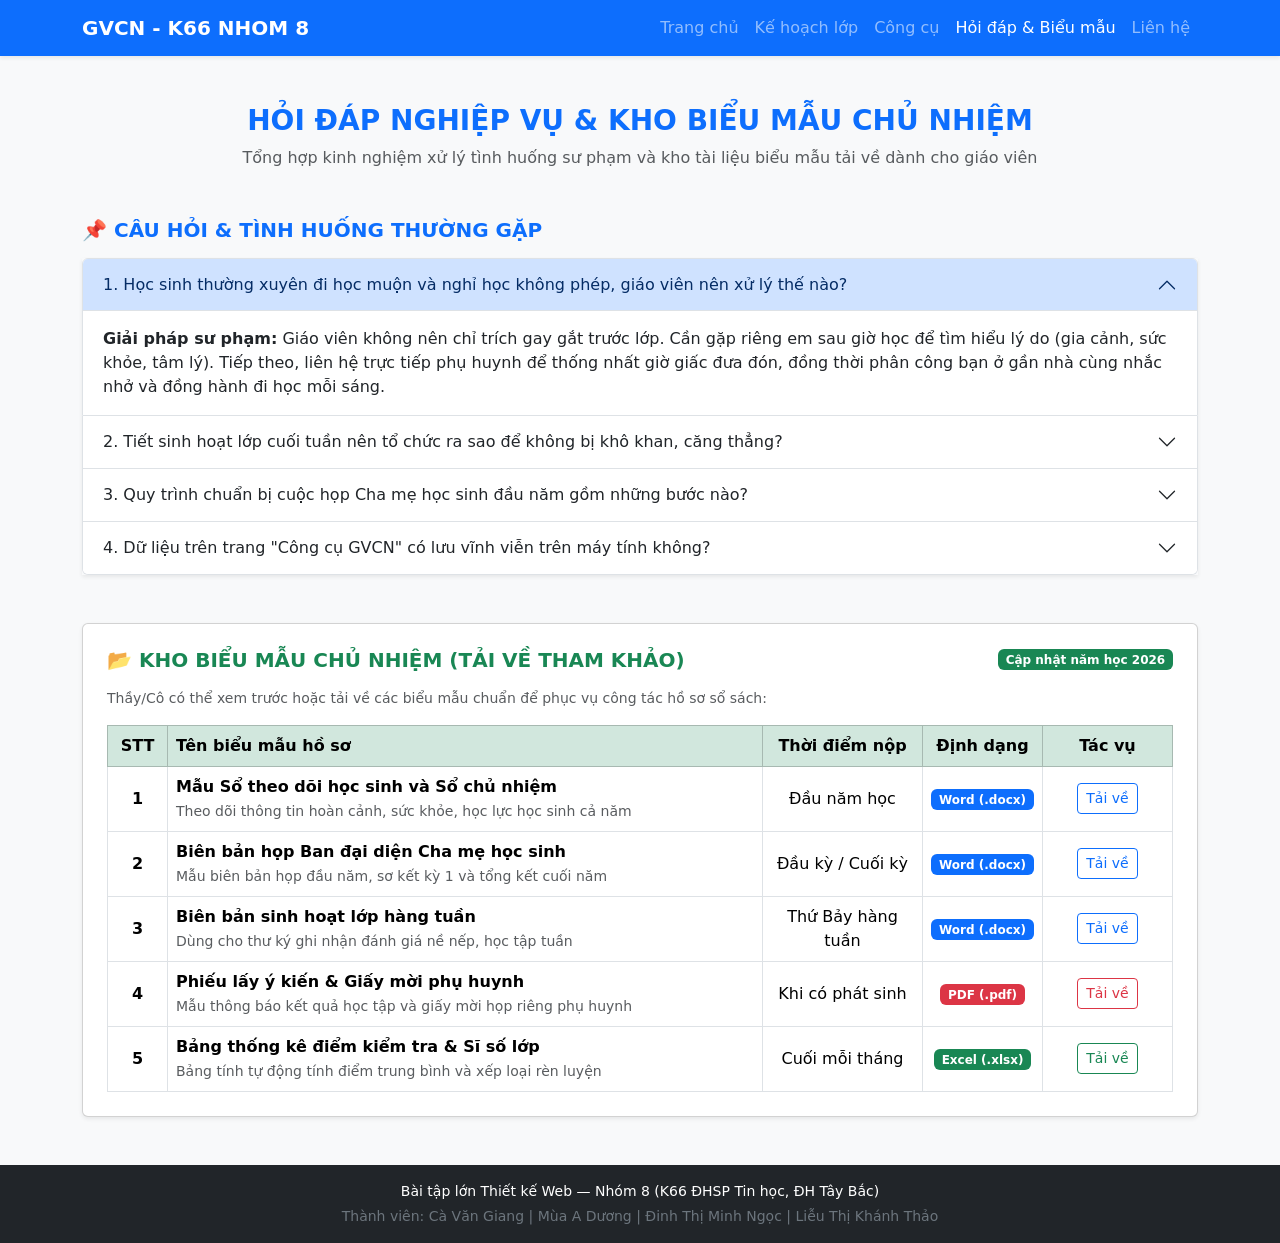
==== bieumau.html @ 8484d42d "feat: hoàn thiện trang liên hệ và trang biểu mẫu" ====
<!DOCTYPE html>
<html lang="vi">

<head>
    <meta charset="utf-8" />
    <meta name="viewport" content="width=device-width, initial-scale=1.0" />
    <title>Hoi Dap &amp; Bieu Mau - Nhom 8</title>
    <link href="https://cdn.jsdelivr.net/npm/bootstrap@5.3.3/dist/css/bootstrap.min.css" rel="stylesheet" />
    <link rel="stylesheet" href="style.css" />
</head>

<body class="bg-light">
    <header>
        <nav class="navbar navbar-expand-lg navbar-dark bg-primary sticky-top shadow-sm">
            <div class="container">
                <a class="navbar-brand fw-bold" href="index.html">GVCN - K66 NHOM 8</a>
                <button class="navbar-toggler" type="button" data-bs-toggle="collapse" data-bs-target="#menuchinh">
                    <span class="navbar-toggler-icon"></span>
                </button>
                <div class="collapse navbar-collapse" id="menuchinh">
                    <ul class="navbar-nav ms-auto">
                        <li class="nav-item">
                            <a class="nav-link" href="index.html">Trang chủ</a>
                        </li>
                        <li class="nav-item">
                            <a class="nav-link" href="hoatdong.html">Kế hoạch lớp</a>
                        </li>
                        <li class="nav-item">
                            <a class="nav-link" href="congcu.html">Công cụ</a>
                        </li>
                        <li class="nav-item">
                            <a class="nav-link active" href="bieumau.html">Hỏi đáp &amp; Biểu mẫu</a>
                        </li>
                        <li class="nav-item">
                            <a class="nav-link" href="lienhe.html">Liên hệ</a>
                        </li>
                    </ul>
                </div>
            </div>
        </nav>
    </header>
    <main class="container my-5">
        <div class="text-center mb-5">
            <h1 class="h3 fw-bold text-primary">
                HỎI ĐÁP NGHIỆP VỤ &amp; KHO BIỂU MẪU CHỦ NHIỆM
            </h1>
            <p class="text-muted">
                Tổng hợp kinh nghiệm xử lý tình huống sư phạm và kho tài liệu biểu mẫu
                tải về dành cho giáo viên
            </p>
        </div>
        <section class="mb-5">
            <div class="d-flex align-items-center mb-3">
                <h2 class="h5 fw-bold text-primary mb-0">
                    📌 CÂU HỎI &amp; TÌNH HUỐNG THƯỜNG GẶP
                </h2>
            </div>

            <div class="accordion shadow-sm" id="hopfaq">
                <div class="accordion-item">
                    <h2 class="accordion-header">
                        <button class="accordion-button" type="button">
                            1. Học sinh thường xuyên đi học muộn và nghỉ học không phép,
                            giáo viên nên xử lý thế nào?
                        </button>
                    </h2>
                    <div class="accordion-collapse">
                        <div class="accordion-body">
                            <strong>Giải pháp sư phạm:</strong> Giáo viên không nên chỉ
                            trích gay gắt trước lớp. Cần gặp riêng em sau giờ học để tìm
                            hiểu lý do (gia cảnh, sức khỏe, tâm lý). Tiếp theo, liên hệ trực
                            tiếp phụ huynh để thống nhất giờ giấc đưa đón, đồng thời phân
                            công bạn ở gần nhà cùng nhắc nhở và đồng hành đi học mỗi sáng.
                        </div>
                    </div>
                </div>
                <div class="accordion-item">
                    <h2 class="accordion-header">
                        <button class="accordion-button collapsed" type="button">
                            2. Tiết sinh hoạt lớp cuối tuần nên tổ chức ra sao để không bị
                            khô khan, căng thẳng?
                        </button>
                    </h2>
                    <div class="accordion-collapse" style="display: none">
                        <div class="accordion-body">
                            <strong>Gợi ý hoạt động:</strong> Thay vì chỉ phê bình khuyết
                            điểm, hãy chia tiết sinh hoạt làm 3 phần: (1) Ban cán sự tổng
                            kết nhanh trong 10 phút; (2) Tuyên dương "Hoa điểm 10" và biểu
                            dương học sinh tiến bộ; (3) Tổ chức diễn đàn nhỏ hoặc trò chơi
                            đố vui, bốc thăm phát biểu ngẫu nhiên để cả lớp cùng gắn kết.
                        </div>
                    </div>
                </div>
                <div class="accordion-item">
                    <h2 class="accordion-header">
                        <button class="accordion-button collapsed" type="button">
                            3. Quy trình chuẩn bị cuộc họp Cha mẹ học sinh đầu năm gồm những
                            bước nào?
                        </button>
                    </h2>
                    <div class="accordion-collapse" style="display: none">
                        <div class="accordion-body">
                            <strong>Các bước chuẩn bị:</strong> (1) Chuẩn bị báo cáo đặc
                            điểm tình hình lớp và các chỉ tiêu phấn đấu; (2) In sẵn danh
                            sách trích ngang và phiếu thông tin liên lạc; (3) Dự kiến nhân
                            sự Ban đại diện phụ huynh lớp; (4) Chuẩn bị slide trình chiếu
                            ngắn gọn và trang trí bảng lớp trang trọng.
                        </div>
                    </div>
                </div>
                <div class="accordion-item">
                    <h2 class="accordion-header">
                        <button class="accordion-button collapsed" type="button">
                            4. Dữ liệu trên trang "Công cụ GVCN" có lưu vĩnh viễn trên máy
                            tính không?
                        </button>
                    </h2>
                    <div class="accordion-collapse" style="display: none">
                        <div class="accordion-body">
                            <strong>Nguyên tắc kỹ thuật:</strong> Theo quy định của học phần
                            Thiết kế Web, hệ thống chạy hoàn toàn trên phiên duyệt web (RAM)
                            và không lưu vào ổ cứng (không dùng localStorage/cookie). Mỗi
                            khi nhấn F5 tải lại trang, hệ thống sẽ khôi phục lại danh sách 6
                            học sinh mẫu ban đầu để phục vụ việc kiểm thử nhanh.
                        </div>
                    </div>
                </div>
            </div>
        </section>
        <section class="card shadow-sm p-4 mb-4">
            <div class="d-flex align-items-center justify-content-between mb-3">
                <h2 class="h5 fw-bold text-success mb-0">
                    📂 KHO BIỂU MẪU CHỦ NHIỆM (TẢI VỀ THAM KHẢO)
                </h2>
                <span class="badge bg-success">Cập nhật năm học 2026</span>
            </div>
            <p class="text-muted small">
                Thầy/Cô có thể xem trước hoặc tải về các biểu mẫu chuẩn để phục vụ
                công tác hồ sơ sổ sách:
            </p>

            <div class="table-responsive">
                <table class="table table-hover table-bordered align-middle mb-0">
                    <thead class="table-success text-center">
                        <tr>
                            <th scope="col" style="width: 60px">STT</th>
                            <th scope="col" class="text-start">Tên biểu mẫu hồ sơ</th>
                            <th scope="col" style="width: 160px">Thời điểm nộp</th>
                            <th scope="col" style="width: 120px">Định dạng</th>
                            <th scope="col" style="width: 130px">Tác vụ</th>
                        </tr>
                    </thead>
                    <tbody>
                        <tr>
                            <td class="text-center fw-bold">1</td>
                            <td>
                                <strong>Mẫu Sổ theo dõi học sinh và Sổ chủ nhiệm</strong><br /><small
                                    class="text-muted">Theo dõi thông tin hoàn cảnh, sức khỏe, học lực học sinh cả
                                    năm</small>
                            </td>
                            <td class="text-center">Đầu năm học</td>
                            <td class="text-center">
                                <span class="badge bg-primary">Word (.docx)</span>
                            </td>
                            <td class="text-center">
                                <button type="button" class="btn btn-sm btn-outline-primary"
                                    onclick="alert('Đang tải file mẫu Sổ chủ nhiệm (.docx)...')">
                                    Tải về
                                </button>
                            </td>
                        </tr>
                        <tr>
                            <td class="text-center fw-bold">2</td>
                            <td>
                                <strong>Biên bản họp Ban đại diện Cha mẹ học sinh</strong><br /><small
                                    class="text-muted">Mẫu biên bản họp đầu năm, sơ kết kỳ 1 và tổng kết cuối
                                    năm</small>
                            </td>
                            <td class="text-center">Đầu kỳ / Cuối kỳ</td>
                            <td class="text-center">
                                <span class="badge bg-primary">Word (.docx)</span>
                            </td>
                            <td class="text-center">
                                <button type="button" class="btn btn-sm btn-outline-primary"
                                    onclick="alert('Đang tải file Biên bản họp phụ huynh (.docx)...')">
                                    Tải về
                                </button>
                            </td>
                        </tr>
                        <tr>
                            <td class="text-center fw-bold">3</td>
                            <td>
                                <strong>Biên bản sinh hoạt lớp hàng tuần</strong><br /><small class="text-muted">Dùng
                                    cho thư ký ghi nhận đánh giá nề nếp, học tập
                                    tuần</small>
                            </td>
                            <td class="text-center">Thứ Bảy hàng tuần</td>
                            <td class="text-center">
                                <span class="badge bg-primary">Word (.docx)</span>
                            </td>
                            <td class="text-center">
                                <button type="button" class="btn btn-sm btn-outline-primary"
                                    onclick="alert('Đang tải file Biên bản sinh hoạt lớp (.docx)...')">
                                    Tải về
                                </button>
                            </td>
                        </tr>
                        <tr>
                            <td class="text-center fw-bold">4</td>
                            <td>
                                <strong>Phiếu lấy ý kiến &amp; Giấy mời phụ huynh</strong><br /><small
                                    class="text-muted">Mẫu thông báo kết quả học tập và giấy mời họp riêng phụ
                                    huynh</small>
                            </td>
                            <td class="text-center">Khi có phát sinh</td>
                            <td class="text-center">
                                <span class="badge bg-danger">PDF (.pdf)</span>
                            </td>
                            <td class="text-center">
                                <button type="button" class="btn btn-sm btn-outline-danger"
                                    onclick="alert('Đang tải file Phiếu thông tin phụ huynh (.pdf)...')">
                                    Tải về
                                </button>
                            </td>
                        </tr>
                        <tr>
                            <td class="text-center fw-bold">5</td>
                            <td>
                                <strong>Bảng thống kê điểm kiểm tra &amp; Sĩ số lớp</strong><br /><small
                                    class="text-muted">Bảng tính tự động tính điểm trung bình và xếp loại rèn
                                    luyện</small>
                            </td>
                            <td class="text-center">Cuối mỗi tháng</td>
                            <td class="text-center">
                                <span class="badge bg-success">Excel (.xlsx)</span>
                            </td>
                            <td class="text-center">
                                <button type="button" class="btn btn-sm btn-outline-success"
                                    onclick="alert('Đang tải file Bảng thống kê điểm (.xlsx)...')">
                                    Tải về
                                </button>
                            </td>
                        </tr>
                    </tbody>
                </table>
            </div>
        </section>
    </main>
    <footer class="bg-dark text-white text-center py-3 mt-5">
        <div class="container small">
            <p class="mb-1">
                Bài tập lớn Thiết kế Web — Nhóm 8 (K66 ĐHSP Tin học, ĐH Tây Bắc)
            </p>
            <p class="mb-0 text-secondary">
                Thành viên: Cà Văn Giang | Mùa A Dương | Đinh Thị Minh Ngọc | Liễu Thị
                Khánh Thảo
            </p>
        </div>
    </footer>
    <script src="https://code.jquery.com/jquery-3.7.1.min.js"></script>
    <script src="https://cdn.jsdelivr.net/npm/bootstrap@5.3.3/dist/js/bootstrap.bundle.min.js"></script>
    <script>
        $(document).ready(function () {
            $('.accordion-button').click(function () {
                var nutHienTai = $(this);
                var noiDung = nutHienTai
                    .closest('.accordion-item')
                    .find('.accordion-collapse');
                $('.accordion-collapse').not(noiDung).slideUp(300);
                $('.accordion-button').not(nutHienTai).addClass('collapsed');
                noiDung.slideToggle(300, function () {
                    if (noiDung.is(':visible')) {
                        nutHienTai.removeClass('collapsed');
                    } else {
                        nutHienTai.addClass('collapsed');
                    }
                });
            });
        });
    </script>
</body>

</html>
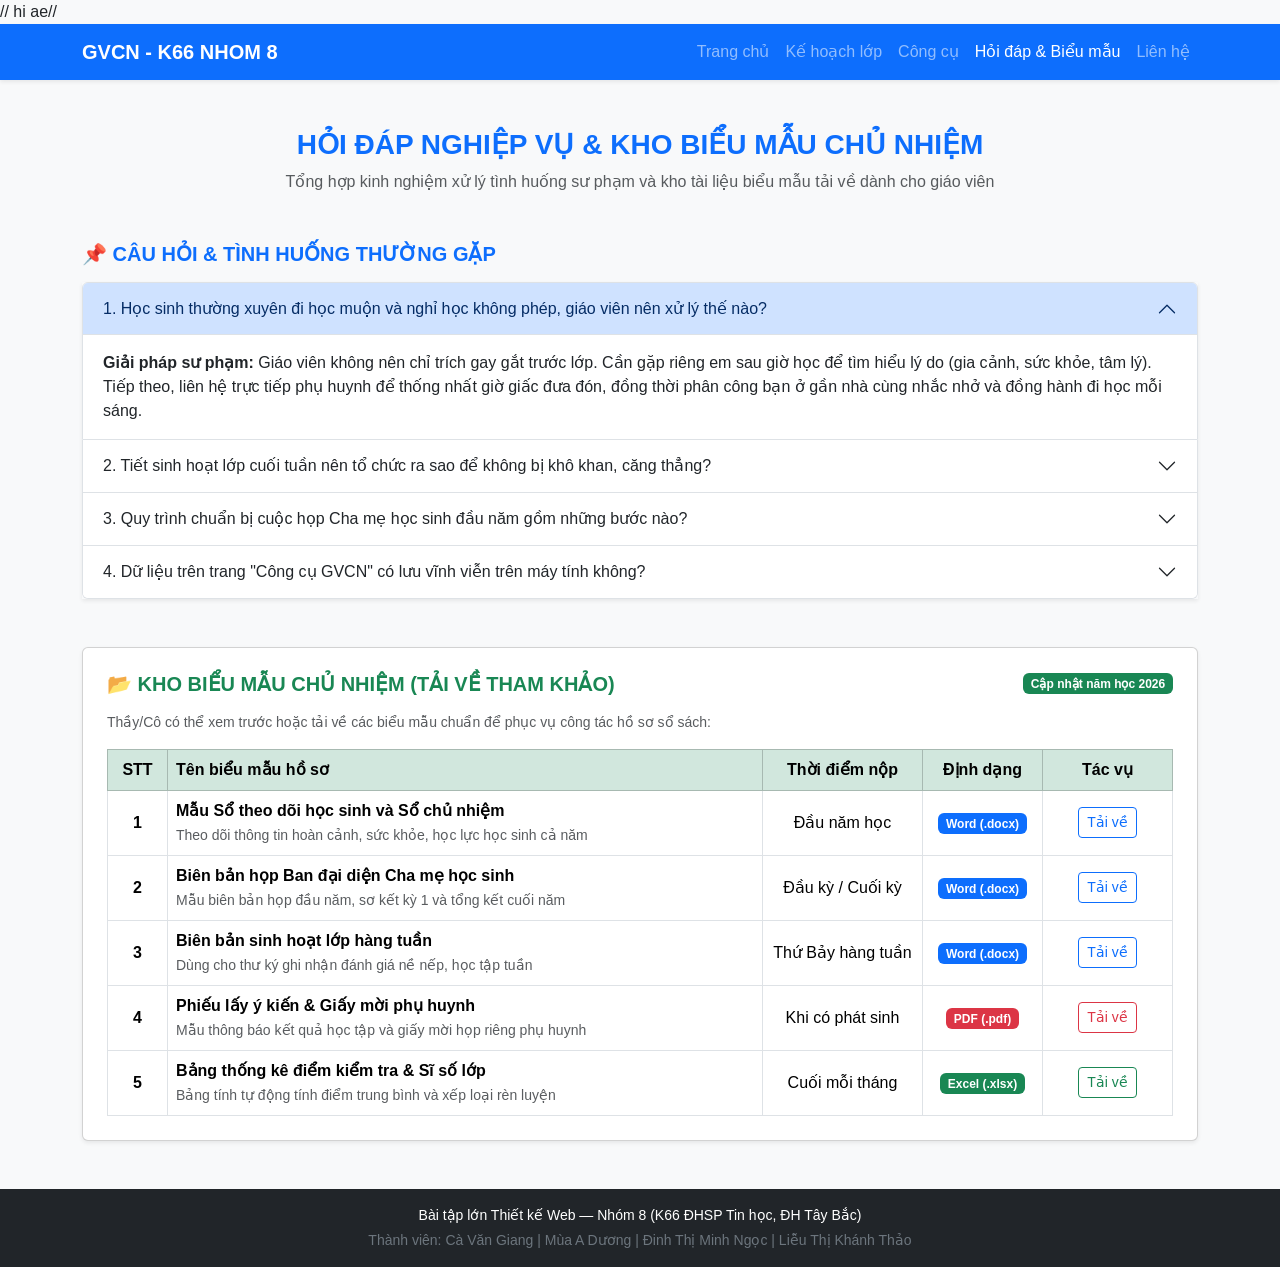
==== commit 6a64c13d: "test" ====
--- a/bieumau.html
+++ b/bieumau.html
@@ -1,6 +1,6 @@
 <!DOCTYPE html>
 <html lang="vi">
-
+// hi ae//
 <head>
     <meta charset="utf-8" />
     <meta name="viewport" content="width=device-width, initial-scale=1.0" />
@@ -280,4 +280,4 @@
     </script>
 </body>
 
-</html>+</html>
--- a/style.css
+++ b/style.css
@@ -0,0 +1,30 @@
+/* Thiết lập phông chữ nhất quán */
+body {
+    font-family: -apple-system, BlinkMacSystemFont, "Segoe UI", Roboto, "Helvetica Neue", Arial, sans-serif;
+}
+
+/* Tinh chỉnh hiệu ứng di chuột cho các thẻ Card */
+.card {
+    transition: transform 0.2s ease, box-shadow 0.2s ease;
+}
+
+.card:hover {
+    transform: translateY(-2px);
+    box-shadow: 0 0.5rem 1rem rgba(0, 0, 0, 0.08) !important;
+}
+
+/* Hộp hiển thị tên quay thưởng */
+#ten-ngau-nhien {
+    min-height: 48px;
+    display: block;
+}
+
+/* Nhóm chia học tập */
+.group-card-list ol {
+    padding-left: 20px;
+    margin-bottom: 0;
+}
+
+.group-card-list li {
+    padding: 3px 0;
+}
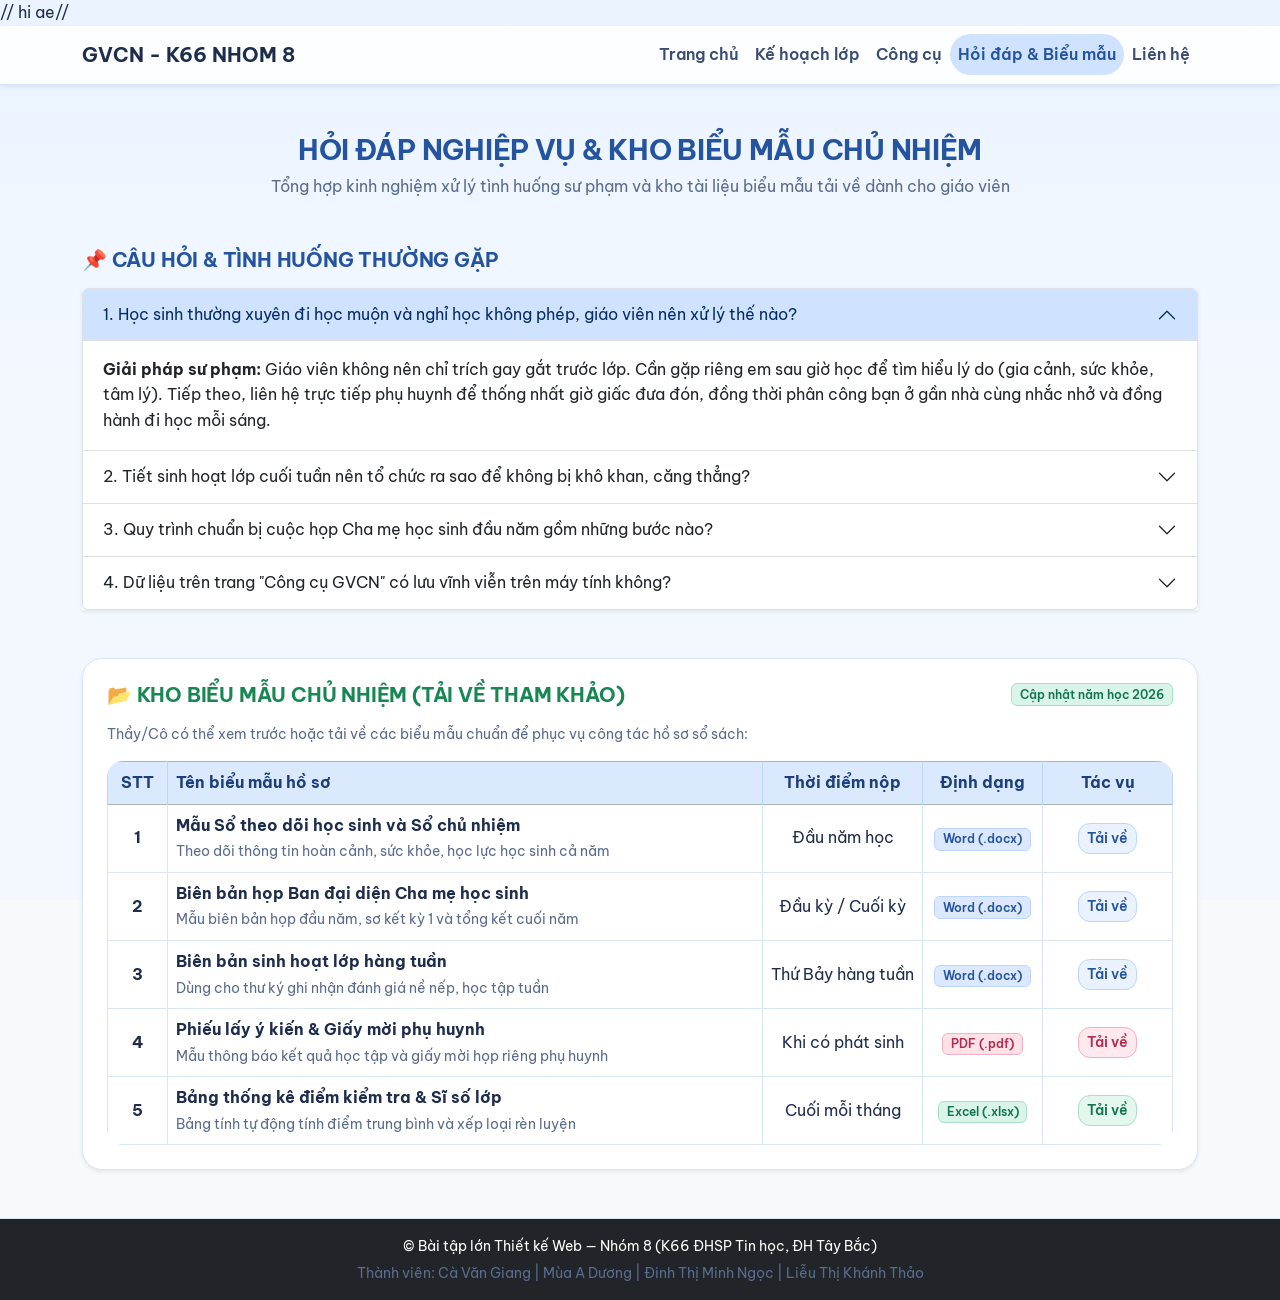
==== commit 02e9dfb3: "Fix HTML encoding issues in bieumau.html" ====
--- a/bieumau.html
+++ b/bieumau.html
@@ -249,7 +249,7 @@
     <footer class="bg-dark text-white text-center py-3 mt-5">
         <div class="container small">
             <p class="mb-1">
-                Bài tập lớn Thiết kế Web — Nhóm 8 (K66 ĐHSP Tin học, ĐH Tây Bắc)
+                &copy; Bài tập lớn Thiết kế Web — Nhóm 8 (K66 ĐHSP Tin học, ĐH Tây Bắc)
             </p>
             <p class="mb-0 text-secondary">
                 Thành viên: Cà Văn Giang | Mùa A Dương | Đinh Thị Minh Ngọc | Liễu Thị
--- a/style.css
+++ b/style.css
@@ -1,30 +1,429 @@
-/* Thiết lập phông chữ nhất quán */
-body {
-    font-family: -apple-system, BlinkMacSystemFont, "Segoe UI", Roboto, "Helvetica Neue", Arial, sans-serif;
-}
+/* ==========================================================
+   ChuNhiem Hub - CSS v4
+   ========================================================== */
+   @import url('https://fonts.googleapis.com/css2?family=Be+Vietnam+Pro:wght@400;500;600;700&display=swap');
 
-/* Tinh chỉnh hiệu ứng di chuột cho các thẻ Card */
-.card {
-    transition: transform 0.2s ease, box-shadow 0.2s ease;
-}
+   /* 1. Biến màu & cài đặt chung */
+   :root {
+     --nen: #f3f8ff;
+     --be-mat: #ffffff;
+     --vien: #d8e6f8;
+     --chu: #1f2d4d;
+     --chu-phu: #5a6b8c;
+     --xanh: #3d7fe6;
+     --xanh-pastel: #cfe3ff;
+     --xanh-dam: #24539f;
+     --bong: 0 8px 24px rgba(61, 127, 230, 0.1);
+     --muot: cubic-bezier(0.22, 0.8, 0.28, 1);
+   }
+   
+   * {
+     box-sizing: border-box;
+   }
+   
+   html {
+     scroll-behavior: smooth;
+   }
+   
+   body {
+     font-family: 'Be Vietnam Pro', 'Segoe UI', Arial, sans-serif;
+     line-height: 1.6;
+     color: var(--chu);
+     background: linear-gradient(180deg, #eaf3ff 0%, var(--nen) 40%);
+     background-attachment: fixed;
+     overflow-x: hidden;
+   }
+   
+   ::selection {
+     background: var(--xanh-pastel);
+   }
+   
+   h1,
+   h2,
+   h3 {
+     font-weight: 700;
+     letter-spacing: -0.01em;
+   }
+   
+   .text-primary {
+     color: var(--xanh-dam) !important;
+   }
+   
+   .text-secondary,
+   .text-muted {
+     color: var(--chu-phu) !important;
+   }
+   
+   /* 2. Thanh điều hướng */
+   .navbar {
+     position: sticky;
+     top: 0;
+     z-index: 1030;
+     background-color: rgba(255, 255, 255, 0.85) !important;
+     backdrop-filter: blur(10px);
+     -webkit-backdrop-filter: blur(10px);
+     border-bottom: 1px solid var(--vien);
+   }
+   
+   .navbar .nav-link {
+     color: #3a4c70;
+     font-weight: 600;
+     border-radius: 999px;
+     padding: 0.5rem 1.1rem;
+     transition: background-color 0.25s ease, color 0.25s ease;
+   }
+   
+   .navbar .nav-link:hover {
+     background: rgba(61, 127, 230, 0.1);
+     color: var(--xanh-dam);
+   }
+   
+   .navbar .nav-link.active {
+     background: var(--xanh-pastel);
+     color: var(--xanh-dam);
+   }
+   
+   .navbar-brand {
+     font-weight: 800;
+     color: var(--chu) !important;
+   }
+   
+   .navbar-toggler {
+     border-color: var(--vien);
+     border-radius: 12px;
+   }
+   
+   .navbar-toggler-icon {
+     background-image: url("data:image/svg+xml,%3csvg xmlns='http://www.w3.org/2000/svg' viewBox='0 0 30 30'%3e%3cpath stroke='%232a5db0' stroke-linecap='round' stroke-miterlimit='10' stroke-width='2' d='M4 7h22M4 15h22M4 23h22'/%3e%3c/svg%3e") !important;
+   }
+   
+   /* 3. Banner */
+   .banner {
+     position: relative;
+     overflow: hidden;
+     width: min(1140px, calc(100% - 2rem));
+     min-height: clamp(380px, 60vh, 480px);
+     margin: 1.5rem auto 0;
+     border-radius: 28px;
+     display: flex;
+     align-items: center;
+     color: var(--chu);
+     border: 1px solid rgba(255, 255, 255, 0.9);
+     box-shadow: 0 20px 50px rgba(61, 127, 230, 0.18);
+     /* Lớp phủ xanh pastel mờ dần từ trái sang phải, để chữ dễ đọc */
+     background: linear-gradient(
+         100deg,
+         rgba(234, 243, 255, 0.95) 0%,
+         rgba(214, 232, 255, 0.8) 45%,
+         rgba(195, 220, 255, 0.3) 100%
+       ),
+       url('images/anhutb.jpg') center / cover no-repeat;
+   }
+   
+   .banner .container {
+     padding-inline: clamp(1.25rem, 4vw, 3rem);
+     text-align: left !important;
+     animation: len-nhe 0.6s ease both;
+   }
+   
+   .banner h1,
+   .banner .text-white {
+     color: #16305e !important;
+   }
+   
+   .banner .lead {
+     max-width: 540px;
+     margin-inline: 0 !important;
+     color: #2f4572 !important;
+   }
+   
+   .banner .badge {
+     background: rgba(255, 255, 255, 0.85) !important;
+     color: var(--xanh-dam) !important;
+     border: 1px solid #bcd6fb;
+     border-radius: 999px;
+     padding: 0.45rem 0.9rem;
+   }
+   
+   .banner .btn-lg {
+     border-radius: 14px;
+     padding: 0.75rem 1.5rem;
+     font-weight: 700;
+   }
+   
+   .banner .btn-outline-light {
+     --bs-btn-color: var(--xanh-dam);
+     --bs-btn-bg: rgba(255, 255, 255, 0.88);
+     --bs-btn-border-color: #bcd6fb;
+     --bs-btn-hover-color: var(--xanh-dam);
+     --bs-btn-hover-bg: #ffffff;
+     --bs-btn-hover-border-color: var(--xanh);
+   }
+   
+   /* 4. Thẻ (card) */
+   .card {
+     background-color: var(--be-mat);
+     color: var(--chu);
+     border: 1px solid var(--vien);
+     border-radius: 20px;
+     box-shadow: var(--bong);
+     transition: transform 0.3s var(--muot), box-shadow 0.3s ease,
+       border-color 0.3s ease;
+   }
+   
+   .card:hover {
+     transform: translateY(-4px);
+     border-color: #a9c9f7;
+     box-shadow: 0 16px 36px rgba(61, 127, 230, 0.18);
+   }
+   
+   .card-header {
+     background: transparent !important;
+     border-bottom: 1px solid var(--vien);
+   }
+   
+   /* Thẻ chức năng ở trang chủ */
+   .thechucnang .card-body {
+     text-align: left !important;
+     padding: 1.5rem;
+   }
+   
+   .thechucnang .fs-1 {
+     display: inline-grid;
+     place-items: center;
+     width: 64px;
+     height: 64px;
+     margin-bottom: 0.5rem;
+     border-radius: 18px;
+     background: linear-gradient(135deg, #e4efff, #fde7f0);
+     font-size: 2rem !important;
+     line-height: 1;
+   }
+   
+   /* 5. Nút bấm */
+   .btn {
+     border-radius: 12px;
+     font-weight: 600;
+     transition: transform 0.2s var(--muot), box-shadow 0.2s ease,
+       background-color 0.2s ease;
+   }
+   
+   .btn:hover:not(:disabled) {
+     transform: translateY(-2px);
+     box-shadow: 0 8px 18px -6px rgba(61, 127, 230, 0.5);
+   }
+   
+   .btn:active:not(:disabled) {
+     transform: scale(0.97);
+   }
+   
+   .btn-primary {
+     --bs-btn-bg: #4f8ff0;
+     --bs-btn-border-color: transparent;
+     --bs-btn-hover-bg: #4486ee;
+     --bs-btn-hover-border-color: transparent;
+     --bs-btn-active-bg: #3a79dc;
+     background-image: linear-gradient(135deg, #4f8ff0, #6f8cf6);
+   }
+   
+   .btn-outline-primary {
+     --bs-btn-color: var(--xanh-dam);
+     --bs-btn-bg: #eaf2ff;
+     --bs-btn-border-color: #bcd6fb;
+     --bs-btn-hover-bg: var(--xanh);
+     --bs-btn-hover-border-color: var(--xanh);
+   }
+   
+   .btn-outline-success {
+     --bs-btn-color: #137454;
+     --bs-btn-bg: #e4f7ee;
+     --bs-btn-border-color: #a8e0c8;
+     --bs-btn-hover-bg: #26a67c;
+     --bs-btn-hover-border-color: #26a67c;
+   }
+   
+   .btn-outline-warning {
+     --bs-btn-color: #8a5a00;
+     --bs-btn-bg: #fff4d6;
+     --bs-btn-border-color: #f2d58f;
+     --bs-btn-hover-color: #4a3500;
+     --bs-btn-hover-bg: #ffd98a;
+     --bs-btn-hover-border-color: #ffd98a;
+   }
+   
+   .btn-outline-danger {
+     --bs-btn-color: #b02c4f;
+     --bs-btn-bg: #ffe9ee;
+     --bs-btn-border-color: #f4b0be;
+     --bs-btn-hover-bg: #e85678;
+     --bs-btn-hover-border-color: #e85678;
+   }
+   
+   /* 6. Huy hiệu (badge) */
+   .badge {
+     font-weight: 600;
+     border: 1px solid transparent;
+   }
+   
+   .badge.bg-primary {
+     background-color: #dbe8ff !important;
+     color: var(--xanh-dam) !important;
+     border-color: #bcd6fb;
+   }
+   
+   .badge.bg-success {
+     background-color: #d9f4e8 !important;
+     color: #137454 !important;
+     border-color: #a8e0c8;
+   }
+   
+   .badge.bg-danger {
+     background-color: #ffe1e8 !important;
+     color: #b02c4f !important;
+     border-color: #f4b0be;
+   }
+   
+   .badge.bg-warning {
+     background-color: #fff1cc !important;
+     color: #8a5a00 !important;
+     border-color: #f2d58f;
+   }
+   
+   /* 7. Khối bốc thăm & thống kê */
+   #ketqua {
+     min-height: 64px;
+     display: flex;
+     align-items: center;
+     justify-content: center;
+     background: linear-gradient(135deg, #f1f7ff, #fff4f9) !important;
+     border: 2px dashed #b9d3f7 !important;
+     border-radius: 14px !important;
+     color: var(--chu);
+   }
+   
+   #hopthongke .badge {
+     font-size: 0.9rem;
+     border-radius: 10px;
+   }
+   
+   /* 8. Bảng */
+   .table-responsive {
+     border-radius: 16px;
+   }
+   
+   .table {
+     --bs-table-color: var(--chu);
+     --bs-table-bg: transparent;
+     --bs-table-border-color: var(--vien);
+     --bs-table-striped-bg: rgba(61, 127, 230, 0.05);
+     --bs-table-hover-bg: rgba(61, 127, 230, 0.09);
+   }
+   
+   .table th,
+   .table td {
+     vertical-align: middle;
+   }
+   
+   .table thead th {
+     background-color: #dbe9ff !important;
+     color: #1c3f7a !important;
+     border-color: #bcd6fb !important;
+   }
+   
+   /* 9. Biểu mẫu */
+   .form-label {
+     font-weight: 600;
+     color: #34476b;
+   }
+   
+   .form-control,
+   .form-select {
+     border-color: #cfe0f7;
+     border-radius: 12px;
+     padding: 0.55rem 0.85rem;
+     transition: border-color 0.2s ease, box-shadow 0.2s ease;
+   }
+   
+   .form-control:focus,
+   .form-select:focus {
+     border-color: var(--xanh);
+     box-shadow: 0 0 0 0.2rem rgba(61, 127, 230, 0.22);
+   }
+   
+   /* 10. Chân trang */
+   footer {
+     background-color: #e3eeff !important;
+     color: #24539f !important;
+     border-top: 1px solid var(--vien);
+   }
+   
+   footer .text-white,
+   footer .text-light {
+     color: var(--chu) !important;
+   }
+   
+   footer a {
+     color: var(--xanh-dam);
+   }
+   
+   /* 11. Hiệu ứng & truy cập */
+   @keyframes len-nhe {
+     from {
+       opacity: 0;
+       transform: translateY(12px);
+     }
+     to {
+       opacity: 1;
+       transform: translateY(0);
+     }
+   }
+   
+   :focus-visible {
+     outline: 3px solid rgba(61, 127, 230, 0.5);
+     outline-offset: 2px;
+   }
+   
+   /* 12. Màn hình nhỏ */
+   @media (max-width: 767.98px) {
+     .banner {
+       min-height: 420px;
+       border-radius: 22px;
+       background: linear-gradient(
+           180deg,
+           rgba(234, 243, 255, 0.95) 0%,
+           rgba(214, 232, 255, 0.75) 100%
+         ),
+         url('images/anhutb.jpg') center / cover no-repeat;
+     }
+   }
+   
+   @media (prefers-reduced-motion: reduce) {
+     html {
+       scroll-behavior: auto;
+     }
+   
+     .banner .container {
+       animation: none;
+     }
+   
+     .btn,
+     .card,
+     .navbar .nav-link {
+       transition: none !important;
+     }
+   }
+   /* 13. Kế hoạch năm học */
+main > img { width: 100%; max-height: 260px; object-fit: cover; margin-bottom: 1.5rem; border-radius: 20px; box-shadow: var(--bong); }
 
-.card:hover {
-    transform: translateY(-2px);
-    box-shadow: 0 0.5rem 1rem rgba(0, 0, 0, 0.08) !important;
-}
+.kh { padding-left: 1.5rem; margin-bottom: 2rem; list-style: none; border-left: 3px solid var(--xanh-pastel); }
+.kh li { --c: var(--xanh-dam); position: relative; display: flex; flex-wrap: wrap; align-items: center; gap: .5rem 1rem; margin-bottom: .8rem; padding: .9rem 1.1rem; background: var(--be-mat); border: 1px solid var(--vien); border-radius: 16px; box-shadow: var(--bong); }
+.kh li::before { content: ""; position: absolute; left: -2rem; top: 1.2rem; width: 14px; height: 14px; border-radius: 50%; background: var(--c); }
+.kh b { min-width: 4.5rem; color: var(--xanh-dam); }
+.kh span { flex: 1; min-width: 220px; }
 
-/* Hộp hiển thị tên quay thưởng */
-#ten-ngau-nhien {
-    min-height: 48px;
-    display: block;
-}
+.kh label { padding: .2rem .8rem; font-size: .85rem; font-weight: 600; border: 1px solid var(--vien); border-radius: 12px; cursor: pointer; }
+.kh input { position: absolute; opacity: 0; }
+.kh label:has(:checked) { background: var(--c); border-color: var(--c); color: #fff; }
+.kh label:has(:focus-visible) { outline: 3px solid rgba(61, 127, 230, .5); }
 
-/* Nhóm chia học tập */
-.group-card-list ol {
-    padding-left: 20px;
-    margin-bottom: 0;
-}
-
-.group-card-list li {
-    padding: 3px 0;
-}+.kh li:has(.xong:checked) { --c: #26a67c; }
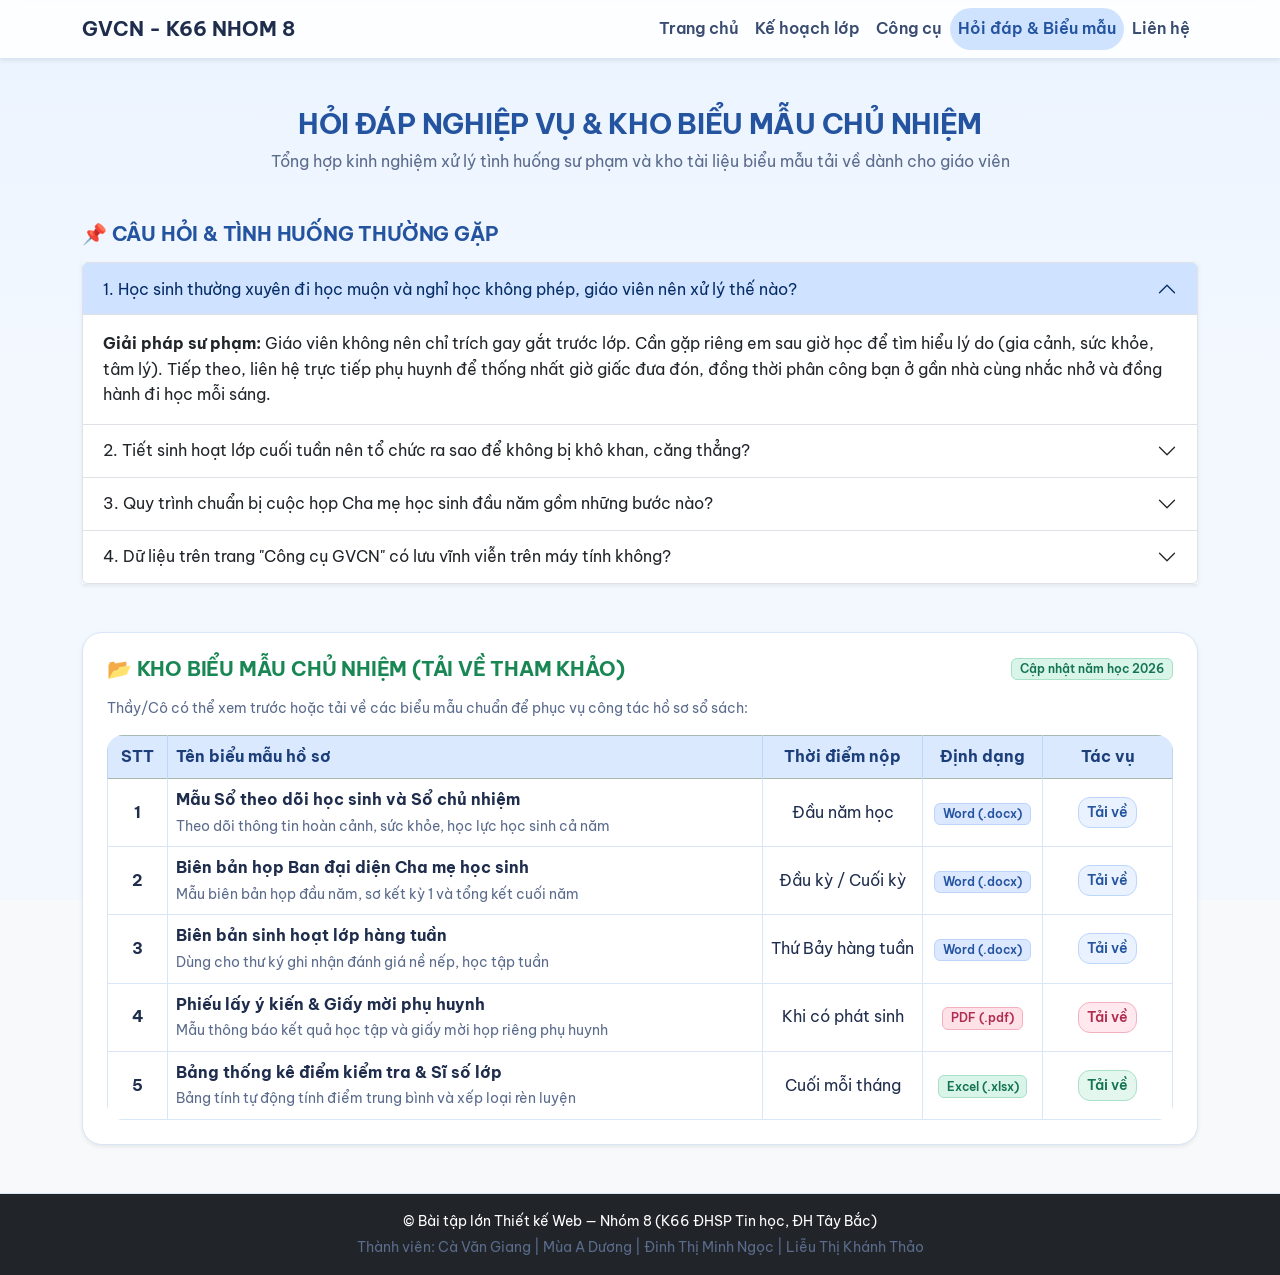
==== commit d5d19dd5: "Update bieumau.html" ====
--- a/bieumau.html
+++ b/bieumau.html
@@ -1,6 +1,5 @@
 <!DOCTYPE html>
 <html lang="vi">
-// hi ae//
 <head>
     <meta charset="utf-8" />
     <meta name="viewport" content="width=device-width, initial-scale=1.0" />
--- a/style.css
+++ b/style.css
@@ -1,116 +1,66 @@
 /* ==========================================================
-   ChuNhiem Hub - CSS v4
+   ChuNhiem Hub - CSS v5 bản cuối
    ========================================================== */
    @import url('https://fonts.googleapis.com/css2?family=Be+Vietnam+Pro:wght@400;500;600;700&display=swap');
 
    /* 1. Biến màu & cài đặt chung */
    :root {
-     --nen: #f3f8ff;
-     --be-mat: #ffffff;
-     --vien: #d8e6f8;
-     --chu: #1f2d4d;
-     --chu-phu: #5a6b8c;
-     --xanh: #3d7fe6;
-     --xanh-pastel: #cfe3ff;
-     --xanh-dam: #24539f;
+     --nen: #f3f8ff; --be-mat: #fff;
+     --vien: #d8e6f8; --vien-dam: #bcd6fb;
+     --chu: #1f2d4d; --chu-phu: #5a6b8c;
+     --xanh: #3d7fe6; --xanh-pastel: #cfe3ff; --xanh-dam: #24539f;
+     --r-nho: 12px; --r-vua: 16px; --r-lon: 20px;
      --bong: 0 8px 24px rgba(61, 127, 230, 0.1);
      --muot: cubic-bezier(0.22, 0.8, 0.28, 1);
    }
    
-   * {
-     box-sizing: border-box;
-   }
-   
-   html {
-     scroll-behavior: smooth;
-   }
+   * { box-sizing: border-box; }
+   html { scroll-behavior: smooth; }
    
    body {
      font-family: 'Be Vietnam Pro', 'Segoe UI', Arial, sans-serif;
-     line-height: 1.6;
-     color: var(--chu);
+     line-height: 1.6; color: var(--chu);
      background: linear-gradient(180deg, #eaf3ff 0%, var(--nen) 40%);
      background-attachment: fixed;
-     overflow-x: hidden;
-   }
-   
-   ::selection {
-     background: var(--xanh-pastel);
-   }
-   
-   h1,
-   h2,
-   h3 {
-     font-weight: 700;
-     letter-spacing: -0.01em;
-   }
-   
-   .text-primary {
-     color: var(--xanh-dam) !important;
-   }
-   
-   .text-secondary,
-   .text-muted {
-     color: var(--chu-phu) !important;
-   }
+     overflow-x: hidden; overflow-wrap: break-word;
+   }
+   
+   img, video, svg { max-width: 100%; height: auto; }
+   ::selection { background: var(--xanh-pastel); }
+   h1, h2, h3 { font-weight: 700; letter-spacing: -0.01em; }
+   .text-primary { color: var(--xanh-dam) !important; }
+   .text-secondary, .text-muted { color: var(--chu-phu) !important; }
    
    /* 2. Thanh điều hướng */
    .navbar {
-     position: sticky;
-     top: 0;
-     z-index: 1030;
+     position: sticky; top: 0; z-index: 1030;
      background-color: rgba(255, 255, 255, 0.85) !important;
-     backdrop-filter: blur(10px);
-     -webkit-backdrop-filter: blur(10px);
+     backdrop-filter: blur(10px); -webkit-backdrop-filter: blur(10px);
      border-bottom: 1px solid var(--vien);
    }
-   
    .navbar .nav-link {
-     color: #3a4c70;
-     font-weight: 600;
-     border-radius: 999px;
-     padding: 0.5rem 1.1rem;
+     color: #3a4c70; font-weight: 600;
+     border-radius: 999px; padding: 0.5rem 1.1rem;
      transition: background-color 0.25s ease, color 0.25s ease;
    }
-   
-   .navbar .nav-link:hover {
-     background: rgba(61, 127, 230, 0.1);
-     color: var(--xanh-dam);
-   }
-   
-   .navbar .nav-link.active {
-     background: var(--xanh-pastel);
-     color: var(--xanh-dam);
-   }
-   
-   .navbar-brand {
-     font-weight: 800;
-     color: var(--chu) !important;
-   }
-   
-   .navbar-toggler {
-     border-color: var(--vien);
-     border-radius: 12px;
-   }
-   
+   .navbar .nav-link:hover { background: rgba(61, 127, 230, 0.1); color: var(--xanh-dam); }
+   .navbar .nav-link.active { background: var(--xanh-pastel); color: var(--xanh-dam); }
+   .navbar-brand { font-weight: 800; color: var(--chu) !important; }
+   .navbar-toggler { border-color: var(--vien); border-radius: var(--r-nho); }
    .navbar-toggler-icon {
      background-image: url("data:image/svg+xml,%3csvg xmlns='http://www.w3.org/2000/svg' viewBox='0 0 30 30'%3e%3cpath stroke='%232a5db0' stroke-linecap='round' stroke-miterlimit='10' stroke-width='2' d='M4 7h22M4 15h22M4 23h22'/%3e%3c/svg%3e") !important;
    }
    
    /* 3. Banner */
    .banner {
-     position: relative;
-     overflow: hidden;
+     position: relative; overflow: hidden;
      width: min(1140px, calc(100% - 2rem));
      min-height: clamp(380px, 60vh, 480px);
-     margin: 1.5rem auto 0;
-     border-radius: 28px;
-     display: flex;
-     align-items: center;
-     color: var(--chu);
+     margin: 1.5rem auto 0; border-radius: 28px;
+     display: flex; align-items: center; color: var(--chu);
      border: 1px solid rgba(255, 255, 255, 0.9);
      box-shadow: 0 20px 50px rgba(61, 127, 230, 0.18);
-     /* Lớp phủ xanh pastel mờ dần từ trái sang phải, để chữ dễ đọc */
+     /* Lớp phủ xanh pastel mờ dần từ trái sang phải */
      background: linear-gradient(
          100deg,
          rgba(234, 243, 255, 0.95) 0%,
@@ -119,275 +69,203 @@
        ),
        url('images/anhutb.jpg') center / cover no-repeat;
    }
-   
    .banner .container {
      padding-inline: clamp(1.25rem, 4vw, 3rem);
      text-align: left !important;
      animation: len-nhe 0.6s ease both;
    }
-   
-   .banner h1,
-   .banner .text-white {
-     color: #16305e !important;
-   }
-   
+   .banner h1, .banner .text-white { color: #16305e !important; }
    .banner .lead {
-     max-width: 540px;
-     margin-inline: 0 !important;
+     max-width: 540px; margin-inline: 0 !important;
      color: #2f4572 !important;
    }
-   
    .banner .badge {
      background: rgba(255, 255, 255, 0.85) !important;
      color: var(--xanh-dam) !important;
-     border: 1px solid #bcd6fb;
-     border-radius: 999px;
+     border: 1px solid var(--vien-dam); border-radius: 999px;
      padding: 0.45rem 0.9rem;
    }
-   
    .banner .btn-lg {
-     border-radius: 14px;
+     border-radius: var(--r-nho); font-weight: 700;
      padding: 0.75rem 1.5rem;
-     font-weight: 700;
-   }
-   
+   }
    .banner .btn-outline-light {
-     --bs-btn-color: var(--xanh-dam);
-     --bs-btn-bg: rgba(255, 255, 255, 0.88);
-     --bs-btn-border-color: #bcd6fb;
-     --bs-btn-hover-color: var(--xanh-dam);
-     --bs-btn-hover-bg: #ffffff;
+     --bs-btn-color: var(--xanh-dam); --bs-btn-bg: rgba(255, 255, 255, 0.88);
+     --bs-btn-border-color: var(--vien-dam);
+     --bs-btn-hover-color: var(--xanh-dam); --bs-btn-hover-bg: #fff;
      --bs-btn-hover-border-color: var(--xanh);
    }
    
    /* 4. Thẻ (card) */
    .card {
-     background-color: var(--be-mat);
-     color: var(--chu);
-     border: 1px solid var(--vien);
-     border-radius: 20px;
+     background-color: var(--be-mat); color: var(--chu);
+     border: 1px solid var(--vien); border-radius: var(--r-lon);
      box-shadow: var(--bong);
      transition: transform 0.3s var(--muot), box-shadow 0.3s ease,
        border-color 0.3s ease;
    }
-   
    .card:hover {
-     transform: translateY(-4px);
-     border-color: #a9c9f7;
+     transform: translateY(-4px); border-color: #a9c9f7;
      box-shadow: 0 16px 36px rgba(61, 127, 230, 0.18);
    }
-   
    .card-header {
      background: transparent !important;
      border-bottom: 1px solid var(--vien);
    }
-   
-   /* Thẻ chức năng ở trang chủ */
-   .thechucnang .card-body {
-     text-align: left !important;
-     padding: 1.5rem;
-   }
-   
+   .thechucnang .card-body { text-align: left !important; padding: 1.5rem; }
    .thechucnang .fs-1 {
-     display: inline-grid;
-     place-items: center;
-     width: 64px;
-     height: 64px;
-     margin-bottom: 0.5rem;
-     border-radius: 18px;
+     display: inline-grid; place-items: center;
+     width: 64px; height: 64px; margin-bottom: 0.5rem;
+     border-radius: var(--r-vua);
      background: linear-gradient(135deg, #e4efff, #fde7f0);
-     font-size: 2rem !important;
-     line-height: 1;
+     font-size: 2rem !important; line-height: 1;
    }
    
    /* 5. Nút bấm */
    .btn {
-     border-radius: 12px;
-     font-weight: 600;
+     border-radius: var(--r-nho); font-weight: 600;
      transition: transform 0.2s var(--muot), box-shadow 0.2s ease,
        background-color 0.2s ease;
    }
-   
    .btn:hover:not(:disabled) {
      transform: translateY(-2px);
      box-shadow: 0 8px 18px -6px rgba(61, 127, 230, 0.5);
    }
-   
-   .btn:active:not(:disabled) {
-     transform: scale(0.97);
-   }
-   
+   .btn:active:not(:disabled) { transform: scale(0.97); }
    .btn-primary {
-     --bs-btn-bg: #4f8ff0;
-     --bs-btn-border-color: transparent;
-     --bs-btn-hover-bg: #4486ee;
-     --bs-btn-hover-border-color: transparent;
+     --bs-btn-bg: #4f8ff0; --bs-btn-border-color: transparent;
+     --bs-btn-hover-bg: #4486ee; --bs-btn-hover-border-color: transparent;
      --bs-btn-active-bg: #3a79dc;
      background-image: linear-gradient(135deg, #4f8ff0, #6f8cf6);
    }
-   
    .btn-outline-primary {
-     --bs-btn-color: var(--xanh-dam);
-     --bs-btn-bg: #eaf2ff;
-     --bs-btn-border-color: #bcd6fb;
-     --bs-btn-hover-bg: var(--xanh);
-     --bs-btn-hover-border-color: var(--xanh);
-   }
-   
+     --bs-btn-color: var(--xanh-dam); --bs-btn-bg: #eaf2ff;
+     --bs-btn-border-color: var(--vien-dam);
+     --bs-btn-hover-bg: var(--xanh); --bs-btn-hover-border-color: var(--xanh);
+   }
    .btn-outline-success {
-     --bs-btn-color: #137454;
-     --bs-btn-bg: #e4f7ee;
+     --bs-btn-color: #137454; --bs-btn-bg: #e4f7ee;
      --bs-btn-border-color: #a8e0c8;
-     --bs-btn-hover-bg: #26a67c;
-     --bs-btn-hover-border-color: #26a67c;
-   }
-   
+     --bs-btn-hover-bg: #26a67c; --bs-btn-hover-border-color: #26a67c;
+   }
    .btn-outline-warning {
-     --bs-btn-color: #8a5a00;
-     --bs-btn-bg: #fff4d6;
-     --bs-btn-border-color: #f2d58f;
-     --bs-btn-hover-color: #4a3500;
-     --bs-btn-hover-bg: #ffd98a;
-     --bs-btn-hover-border-color: #ffd98a;
-   }
-   
+     --bs-btn-color: #8a5a00; --bs-btn-bg: #fff4d6;
+     --bs-btn-border-color: #f2d58f; --bs-btn-hover-color: #4a3500;
+     --bs-btn-hover-bg: #ffd98a; --bs-btn-hover-border-color: #ffd98a;
+   }
    .btn-outline-danger {
-     --bs-btn-color: #b02c4f;
-     --bs-btn-bg: #ffe9ee;
+     --bs-btn-color: #b02c4f; --bs-btn-bg: #ffe9ee;
      --bs-btn-border-color: #f4b0be;
-     --bs-btn-hover-bg: #e85678;
-     --bs-btn-hover-border-color: #e85678;
+     --bs-btn-hover-bg: #e85678; --bs-btn-hover-border-color: #e85678;
    }
    
    /* 6. Huy hiệu (badge) */
-   .badge {
-     font-weight: 600;
-     border: 1px solid transparent;
-   }
-   
+   .badge { font-weight: 600; border: 1px solid transparent; }
    .badge.bg-primary {
-     background-color: #dbe8ff !important;
-     color: var(--xanh-dam) !important;
-     border-color: #bcd6fb;
-   }
-   
+     background-color: #dbe8ff !important; color: var(--xanh-dam) !important;
+     border-color: var(--vien-dam);
+   }
    .badge.bg-success {
-     background-color: #d9f4e8 !important;
-     color: #137454 !important;
+     background-color: #d9f4e8 !important; color: #137454 !important;
      border-color: #a8e0c8;
    }
-   
    .badge.bg-danger {
-     background-color: #ffe1e8 !important;
-     color: #b02c4f !important;
+     background-color: #ffe1e8 !important; color: #b02c4f !important;
      border-color: #f4b0be;
    }
-   
    .badge.bg-warning {
-     background-color: #fff1cc !important;
-     color: #8a5a00 !important;
+     background-color: #fff1cc !important; color: #8a5a00 !important;
      border-color: #f2d58f;
    }
    
    /* 7. Khối bốc thăm & thống kê */
    #ketqua {
-     min-height: 64px;
-     display: flex;
-     align-items: center;
-     justify-content: center;
+     min-height: 64px; color: var(--chu);
+     display: flex; align-items: center; justify-content: center;
      background: linear-gradient(135deg, #f1f7ff, #fff4f9) !important;
      border: 2px dashed #b9d3f7 !important;
-     border-radius: 14px !important;
-     color: var(--chu);
-   }
-   
-   #hopthongke .badge {
-     font-size: 0.9rem;
-     border-radius: 10px;
-   }
+     border-radius: var(--r-nho) !important;
+   }
+   #hopthongke .badge { font-size: 0.9rem; border-radius: var(--r-nho); }
    
    /* 8. Bảng */
-   .table-responsive {
-     border-radius: 16px;
-   }
-   
+   .table-responsive { border-radius: var(--r-vua); max-width: 100%; }
    .table {
-     --bs-table-color: var(--chu);
-     --bs-table-bg: transparent;
+     --bs-table-color: var(--chu); --bs-table-bg: transparent;
      --bs-table-border-color: var(--vien);
      --bs-table-striped-bg: rgba(61, 127, 230, 0.05);
      --bs-table-hover-bg: rgba(61, 127, 230, 0.09);
    }
-   
-   .table th,
-   .table td {
-     vertical-align: middle;
-   }
-   
+   .table th, .table td { vertical-align: middle; }
    .table thead th {
-     background-color: #dbe9ff !important;
-     color: #1c3f7a !important;
-     border-color: #bcd6fb !important;
+     background-color: #dbe9ff !important; color: #1c3f7a !important;
+     border-color: var(--vien-dam) !important;
    }
    
    /* 9. Biểu mẫu */
-   .form-label {
-     font-weight: 600;
-     color: #34476b;
-   }
-   
-   .form-control,
-   .form-select {
-     border-color: #cfe0f7;
-     border-radius: 12px;
-     padding: 0.55rem 0.85rem;
+   .form-label { font-weight: 600; color: #34476b; }
+   .form-control, .form-select {
+     max-width: 100%; border-color: #cfe0f7;
+     border-radius: var(--r-nho); padding: 0.55rem 0.85rem;
      transition: border-color 0.2s ease, box-shadow 0.2s ease;
    }
-   
-   .form-control:focus,
-   .form-select:focus {
+   .form-control:focus, .form-select:focus {
      border-color: var(--xanh);
      box-shadow: 0 0 0 0.2rem rgba(61, 127, 230, 0.22);
    }
    
    /* 10. Chân trang */
    footer {
-     background-color: #e3eeff !important;
-     color: #24539f !important;
+     background-color: #e3eeff !important; color: var(--xanh-dam) !important;
      border-top: 1px solid var(--vien);
    }
-   
-   footer .text-white,
-   footer .text-light {
-     color: var(--chu) !important;
-   }
-   
-   footer a {
-     color: var(--xanh-dam);
-   }
-   
-   /* 11. Hiệu ứng & truy cập */
+   footer .text-white, footer .text-light { color: var(--chu) !important; }
+   footer a { color: var(--xanh-dam); }
+   
+   /* 11. Kế hoạch năm học */
+   main > img {
+     width: 100%; max-height: 260px; object-fit: cover;
+     margin-bottom: 1.5rem; border-radius: var(--r-lon);
+     box-shadow: var(--bong);
+   }
+   .kh {
+     padding-left: 1.5rem; margin-bottom: 2rem; list-style: none;
+     border-left: 3px solid var(--xanh-pastel);
+   }
+   .kh li {
+     --c: var(--xanh-dam); position: relative;
+     display: flex; flex-wrap: wrap; align-items: center;
+     gap: 0.5rem 1rem; margin-bottom: 0.8rem; padding: 0.9rem 1.1rem;
+     background: var(--be-mat); border: 1px solid var(--vien);
+     border-radius: var(--r-vua); box-shadow: var(--bong);
+   }
+   .kh li::before {
+     content: ""; position: absolute; left: -2rem; top: 1.2rem;
+     width: 14px; height: 14px; border-radius: 50%; background: var(--c);
+   }
+   .kh b { min-width: 4.5rem; color: var(--xanh-dam); }
+   .kh span { flex: 1; min-width: min(220px, 100%); }
+   .kh label {
+     display: inline-flex; align-items: center;
+     padding: 0.2rem 0.8rem; font-size: 0.85rem; font-weight: 600;
+     border: 1px solid var(--vien); border-radius: var(--r-nho); cursor: pointer;
+   }
+   .kh input { position: absolute; opacity: 0; }
+   .kh label:has(:checked) { background: var(--c); border-color: var(--c); color: #fff; }
+   .kh label:has(:focus-visible) { outline: 3px solid rgba(61, 127, 230, 0.5); }
+   .kh li:has(.xong:checked) { --c: #26a67c; }
+   
+   /* 12. Hiệu ứng & truy cập */
    @keyframes len-nhe {
-     from {
-       opacity: 0;
-       transform: translateY(12px);
-     }
-     to {
-       opacity: 1;
-       transform: translateY(0);
-     }
-   }
-   
-   :focus-visible {
-     outline: 3px solid rgba(61, 127, 230, 0.5);
-     outline-offset: 2px;
-   }
-   
-   /* 12. Màn hình nhỏ */
+     from { opacity: 0; transform: translateY(12px); }
+     to { opacity: 1; transform: translateY(0); }
+   }
+   :focus-visible { outline: 3px solid rgba(61, 127, 230, 0.5); outline-offset: 2px; }
+   
+   /* 13. Điện thoại */
    @media (max-width: 767.98px) {
      .banner {
-       min-height: 420px;
-       border-radius: 22px;
+       min-height: 420px; border-radius: var(--r-lon);
        background: linear-gradient(
            180deg,
            rgba(234, 243, 255, 0.95) 0%,
@@ -395,35 +273,295 @@
          ),
          url('images/anhutb.jpg') center / cover no-repeat;
      }
-   }
-   
-   @media (prefers-reduced-motion: reduce) {
-     html {
-       scroll-behavior: auto;
-     }
-   
-     .banner .container {
-       animation: none;
-     }
-   
-     .btn,
-     .card,
-     .navbar .nav-link {
-       transition: none !important;
-     }
-   }
-   /* 13. Kế hoạch năm học */
-main > img { width: 100%; max-height: 260px; object-fit: cover; margin-bottom: 1.5rem; border-radius: 20px; box-shadow: var(--bong); }
-
-.kh { padding-left: 1.5rem; margin-bottom: 2rem; list-style: none; border-left: 3px solid var(--xanh-pastel); }
-.kh li { --c: var(--xanh-dam); position: relative; display: flex; flex-wrap: wrap; align-items: center; gap: .5rem 1rem; margin-bottom: .8rem; padding: .9rem 1.1rem; background: var(--be-mat); border: 1px solid var(--vien); border-radius: 16px; box-shadow: var(--bong); }
-.kh li::before { content: ""; position: absolute; left: -2rem; top: 1.2rem; width: 14px; height: 14px; border-radius: 50%; background: var(--c); }
+     .btn, .kh label, .navbar .nav-link { min-height: 44px; }
+     .btn, .kh label { display: inline-flex; align-items: center; justify-content: center; }
+     .form-control, .form-select { font-size: 1rem; min-height: 44px; }
+     .kh label { padding: 0.4rem 1rem; }
+     .thechucnang .card-body { padding: 1.25rem; }
+   }
+/* ==========================================================
+   ChuNhiem Hub - CSS v5
+   ========================================================== */
+@import url('https://fonts.googleapis.com/css2?family=Be+Vietnam+Pro:wght@400;500;600;700&display=swap');
+ 
+/* 1. Biến màu & cài đặt chung */
+:root {
+  --nen: #f3f8ff; --be-mat: #fff;
+  --vien: #d8e6f8; --vien-dam: #bcd6fb;
+  --chu: #1f2d4d; --chu-phu: #5a6b8c;
+  --xanh: #3d7fe6; --xanh-pastel: #cfe3ff; --xanh-dam: #24539f;
+  --r-nho: 12px; --r-vua: 16px; --r-lon: 20px;
+  --bong: 0 8px 24px rgba(61, 127, 230, 0.1);
+  --muot: cubic-bezier(0.22, 0.8, 0.28, 1);
+}
+ 
+* { box-sizing: border-box; }
+html { scroll-behavior: smooth; }
+ 
+body {
+  font-family: 'Be Vietnam Pro', 'Segoe UI', Arial, sans-serif;
+  line-height: 1.6; color: var(--chu);
+  background: linear-gradient(180deg, #eaf3ff 0%, var(--nen) 40%);
+  background-attachment: fixed;
+  overflow-x: hidden; overflow-wrap: break-word;
+}
+ 
+img, video, svg { max-width: 100%; height: auto; }
+::selection { background: var(--xanh-pastel); }
+h1, h2, h3 { font-weight: 700; letter-spacing: -0.01em; }
+.text-primary { color: var(--xanh-dam) !important; }
+.text-secondary, .text-muted { color: var(--chu-phu) !important; }
+ 
+/* 2. Thanh điều hướng */
+.navbar {
+  position: sticky; top: 0; z-index: 1030;
+  background-color: rgba(255, 255, 255, 0.85) !important;
+  backdrop-filter: blur(10px); -webkit-backdrop-filter: blur(10px);
+  border-bottom: 1px solid var(--vien);
+}
+.navbar .nav-link {
+  color: #3a4c70; font-weight: 600;
+  border-radius: 999px; padding: 0.5rem 1.1rem;
+  transition: background-color 0.25s ease, color 0.25s ease;
+}
+.navbar .nav-link:hover { background: rgba(61, 127, 230, 0.1); color: var(--xanh-dam); }
+.navbar .nav-link.active { background: var(--xanh-pastel); color: var(--xanh-dam); }
+.navbar-brand { font-weight: 800; color: var(--chu) !important; }
+.navbar-toggler { border-color: var(--vien); border-radius: var(--r-nho); }
+.navbar-toggler-icon {
+  background-image: url("data:image/svg+xml,%3csvg xmlns='http://www.w3.org/2000/svg' viewBox='0 0 30 30'%3e%3cpath stroke='%232a5db0' stroke-linecap='round' stroke-miterlimit='10' stroke-width='2' d='M4 7h22M4 15h22M4 23h22'/%3e%3c/svg%3e") !important;
+}
+ 
+/* 3. Banner */
+.banner {
+  position: relative; overflow: hidden;
+  width: min(1140px, calc(100% - 2rem));
+  min-height: clamp(380px, 60vh, 480px);
+  margin: 1.5rem auto 0; border-radius: 28px;
+  display: flex; align-items: center; color: var(--chu);
+  border: 1px solid rgba(255, 255, 255, 0.9);
+  box-shadow: 0 20px 50px rgba(61, 127, 230, 0.18);
+  /* Lớp phủ xanh pastel mờ dần từ trái sang phải */
+  background: linear-gradient(
+      100deg,
+      rgba(234, 243, 255, 0.95) 0%,
+      rgba(214, 232, 255, 0.8) 45%,
+      rgba(195, 220, 255, 0.3) 100%
+    ),
+    url('images/anhutb.jpg') center / cover no-repeat;
+}
+.banner .container {
+  padding-inline: clamp(1.25rem, 4vw, 3rem);
+  text-align: left !important;
+  animation: len-nhe 0.6s ease both;
+}
+.banner h1, .banner .text-white { color: #16305e !important; }
+.banner .lead {
+  max-width: 540px; margin-inline: 0 !important;
+  color: #2f4572 !important;
+}
+.banner .badge {
+  background: rgba(255, 255, 255, 0.85) !important;
+  color: var(--xanh-dam) !important;
+  border: 1px solid var(--vien-dam); border-radius: 999px;
+  padding: 0.45rem 0.9rem;
+}
+.banner .btn-lg {
+  border-radius: var(--r-nho); font-weight: 700;
+  padding: 0.75rem 1.5rem;
+}
+.banner .btn-outline-light {
+  --bs-btn-color: var(--xanh-dam); --bs-btn-bg: rgba(255, 255, 255, 0.88);
+  --bs-btn-border-color: var(--vien-dam);
+  --bs-btn-hover-color: var(--xanh-dam); --bs-btn-hover-bg: #fff;
+  --bs-btn-hover-border-color: var(--xanh);
+}
+ 
+/* 4. Thẻ (card) */
+.card {
+  background-color: var(--be-mat); color: var(--chu);
+  border: 1px solid var(--vien); border-radius: var(--r-lon);
+  box-shadow: var(--bong);
+  transition: transform 0.3s var(--muot), box-shadow 0.3s ease,
+    border-color 0.3s ease;
+}
+.card:hover {
+  transform: translateY(-4px); border-color: #a9c9f7;
+  box-shadow: 0 16px 36px rgba(61, 127, 230, 0.18);
+}
+.card-header {
+  background: transparent !important;
+  border-bottom: 1px solid var(--vien);
+}
+.thechucnang .card-body { text-align: left !important; padding: 1.5rem; }
+.thechucnang .fs-1 {
+  display: inline-grid; place-items: center;
+  width: 64px; height: 64px; margin-bottom: 0.5rem;
+  border-radius: var(--r-vua);
+  background: linear-gradient(135deg, #e4efff, #fde7f0);
+  font-size: 2rem !important; line-height: 1;
+}
+ 
+/* 5. Nút bấm */
+.btn {
+  border-radius: var(--r-nho); font-weight: 600;
+  transition: transform 0.2s var(--muot), box-shadow 0.2s ease,
+    background-color 0.2s ease;
+}
+.btn:hover:not(:disabled) {
+  transform: translateY(-2px);
+  box-shadow: 0 8px 18px -6px rgba(61, 127, 230, 0.5);
+}
+.btn:active:not(:disabled) { transform: scale(0.97); }
+.btn-primary {
+  --bs-btn-bg: #4f8ff0; --bs-btn-border-color: transparent;
+  --bs-btn-hover-bg: #4486ee; --bs-btn-hover-border-color: transparent;
+  --bs-btn-active-bg: #3a79dc;
+  background-image: linear-gradient(135deg, #4f8ff0, #6f8cf6);
+}
+.btn-outline-primary {
+  --bs-btn-color: var(--xanh-dam); --bs-btn-bg: #eaf2ff;
+  --bs-btn-border-color: var(--vien-dam);
+  --bs-btn-hover-bg: var(--xanh); --bs-btn-hover-border-color: var(--xanh);
+}
+.btn-outline-success {
+  --bs-btn-color: #137454; --bs-btn-bg: #e4f7ee;
+  --bs-btn-border-color: #a8e0c8;
+  --bs-btn-hover-bg: #26a67c; --bs-btn-hover-border-color: #26a67c;
+}
+.btn-outline-warning {
+  --bs-btn-color: #8a5a00; --bs-btn-bg: #fff4d6;
+  --bs-btn-border-color: #f2d58f; --bs-btn-hover-color: #4a3500;
+  --bs-btn-hover-bg: #ffd98a; --bs-btn-hover-border-color: #ffd98a;
+}
+.btn-outline-danger {
+  --bs-btn-color: #b02c4f; --bs-btn-bg: #ffe9ee;
+  --bs-btn-border-color: #f4b0be;
+  --bs-btn-hover-bg: #e85678; --bs-btn-hover-border-color: #e85678;
+}
+ 
+/* 6. Huy hiệu (badge) */
+.badge { font-weight: 600; border: 1px solid transparent; }
+.badge.bg-primary {
+  background-color: #dbe8ff !important; color: var(--xanh-dam) !important;
+  border-color: var(--vien-dam);
+}
+.badge.bg-success {
+  background-color: #d9f4e8 !important; color: #137454 !important;
+  border-color: #a8e0c8;
+}
+.badge.bg-danger {
+  background-color: #ffe1e8 !important; color: #b02c4f !important;
+  border-color: #f4b0be;
+}
+.badge.bg-warning {
+  background-color: #fff1cc !important; color: #8a5a00 !important;
+  border-color: #f2d58f;
+}
+ 
+/* 7. Khối bốc thăm & thống kê */
+#ketqua {
+  min-height: 64px; color: var(--chu);
+  display: flex; align-items: center; justify-content: center;
+  background: linear-gradient(135deg, #f1f7ff, #fff4f9) !important;
+  border: 2px dashed #b9d3f7 !important;
+  border-radius: var(--r-nho) !important;
+}
+#hopthongke .badge { font-size: 0.9rem; border-radius: var(--r-nho); }
+ 
+/* 8. Bảng */
+.table-responsive { border-radius: var(--r-vua); max-width: 100%; }
+.table {
+  --bs-table-color: var(--chu); --bs-table-bg: transparent;
+  --bs-table-border-color: var(--vien);
+  --bs-table-striped-bg: rgba(61, 127, 230, 0.05);
+  --bs-table-hover-bg: rgba(61, 127, 230, 0.09);
+}
+.table th, .table td { vertical-align: middle; }
+.table thead th {
+  background-color: #dbe9ff !important; color: #1c3f7a !important;
+  border-color: var(--vien-dam) !important;
+}
+ 
+/* 9. Biểu mẫu */
+.form-label { font-weight: 600; color: #34476b; }
+.form-control, .form-select {
+  max-width: 100%; border-color: #cfe0f7;
+  border-radius: var(--r-nho); padding: 0.55rem 0.85rem;
+  transition: border-color 0.2s ease, box-shadow 0.2s ease;
+}
+.form-control:focus, .form-select:focus {
+  border-color: var(--xanh);
+  box-shadow: 0 0 0 0.2rem rgba(61, 127, 230, 0.22);
+}
+ 
+/* 10. Chân trang */
+footer {
+  background-color: #e3eeff !important; color: var(--xanh-dam) !important;
+  border-top: 1px solid var(--vien);
+}
+footer .text-white, footer .text-light { color: var(--chu) !important; }
+footer a { color: var(--xanh-dam); }
+ 
+/* 11. Kế hoạch năm học */
+main > img {
+  width: 100%; max-height: 260px; object-fit: cover;
+  margin-bottom: 1.5rem; border-radius: var(--r-lon);
+  box-shadow: var(--bong);
+}
+.kh {
+  padding-left: 1.5rem; margin-bottom: 2rem; list-style: none;
+  border-left: 3px solid var(--xanh-pastel);
+}
+.kh li {
+  --c: var(--xanh-dam); position: relative;
+  display: flex; flex-wrap: wrap; align-items: center;
+  gap: 0.5rem 1rem; margin-bottom: 0.8rem; padding: 0.9rem 1.1rem;
+  background: var(--be-mat); border: 1px solid var(--vien);
+  border-radius: var(--r-vua); box-shadow: var(--bong);
+}
+.kh li::before {
+  content: ""; position: absolute; left: -2rem; top: 1.2rem;
+  width: 14px; height: 14px; border-radius: 50%; background: var(--c);
+}
 .kh b { min-width: 4.5rem; color: var(--xanh-dam); }
-.kh span { flex: 1; min-width: 220px; }
-
-.kh label { padding: .2rem .8rem; font-size: .85rem; font-weight: 600; border: 1px solid var(--vien); border-radius: 12px; cursor: pointer; }
+.kh span { flex: 1; min-width: min(220px, 100%); }
+.kh label {
+  display: inline-flex; align-items: center;
+  padding: 0.2rem 0.8rem; font-size: 0.85rem; font-weight: 600;
+  border: 1px solid var(--vien); border-radius: var(--r-nho); cursor: pointer;
+}
 .kh input { position: absolute; opacity: 0; }
 .kh label:has(:checked) { background: var(--c); border-color: var(--c); color: #fff; }
-.kh label:has(:focus-visible) { outline: 3px solid rgba(61, 127, 230, .5); }
-
+.kh label:has(:focus-visible) { outline: 3px solid rgba(61, 127, 230, 0.5); }
 .kh li:has(.xong:checked) { --c: #26a67c; }
+ 
+/* 12. Hiệu ứng & truy cập */
+@keyframes len-nhe {
+  from { opacity: 0; transform: translateY(12px); }
+  to { opacity: 1; transform: translateY(0); }
+}
+:focus-visible { outline: 3px solid rgba(61, 127, 230, 0.5); outline-offset: 2px; }
+ 
+/* 13. Điện thoại */
+@media (max-width: 767.98px) {
+  .banner {
+    min-height: 420px; border-radius: var(--r-lon);
+    background: linear-gradient(
+        180deg,
+        rgba(234, 243, 255, 0.95) 0%,
+        rgba(214, 232, 255, 0.75) 100%
+      ),
+      url('images/anhutb.jpg') center / cover no-repeat;
+  }
+  .btn, .kh label, .navbar .nav-link { min-height: 44px; }
+  .btn, .kh label { display: inline-flex; align-items: center; justify-content: center; }
+  .form-control, .form-select { font-size: 1rem; min-height: 44px; }
+  .kh label { padding: 0.4rem 1rem; }
+  .thechucnang .card-body { padding: 1.25rem; }
+}
+@media (prefers-reduced-motion: reduce) {
+  html { scroll-behavior: auto; }
+  .banner .container { animation: none; }
+  .btn, .card, .navbar .nav-link { transition: none !important; }
+}
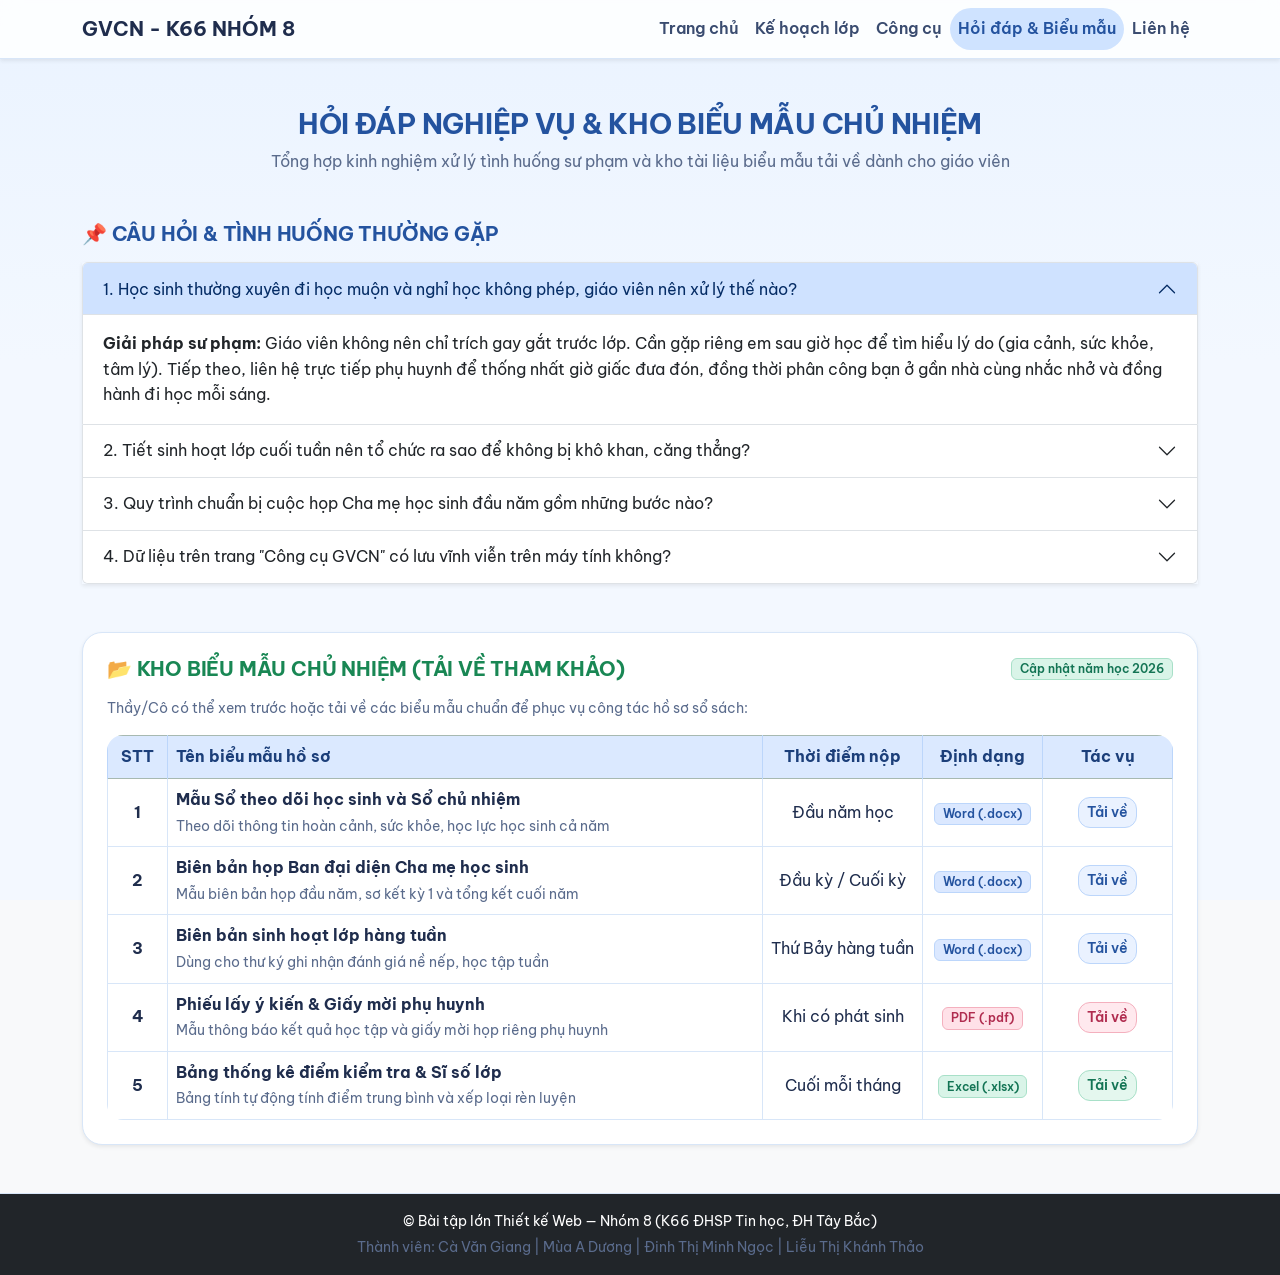
==== commit 9c2c7c38: "Update bieumau.html sửa nội dung thiếu dấu ở thanh điều hướng" ====
--- a/bieumau.html
+++ b/bieumau.html
@@ -12,7 +12,7 @@
     <header>
         <nav class="navbar navbar-expand-lg navbar-dark bg-primary sticky-top shadow-sm">
             <div class="container">
-                <a class="navbar-brand fw-bold" href="index.html">GVCN - K66 NHOM 8</a>
+                <a class="navbar-brand fw-bold" href="index.html">GVCN - K66 NHÓM 8</a>
                 <button class="navbar-toggler" type="button" data-bs-toggle="collapse" data-bs-target="#menuchinh">
                     <span class="navbar-toggler-icon"></span>
                 </button>
